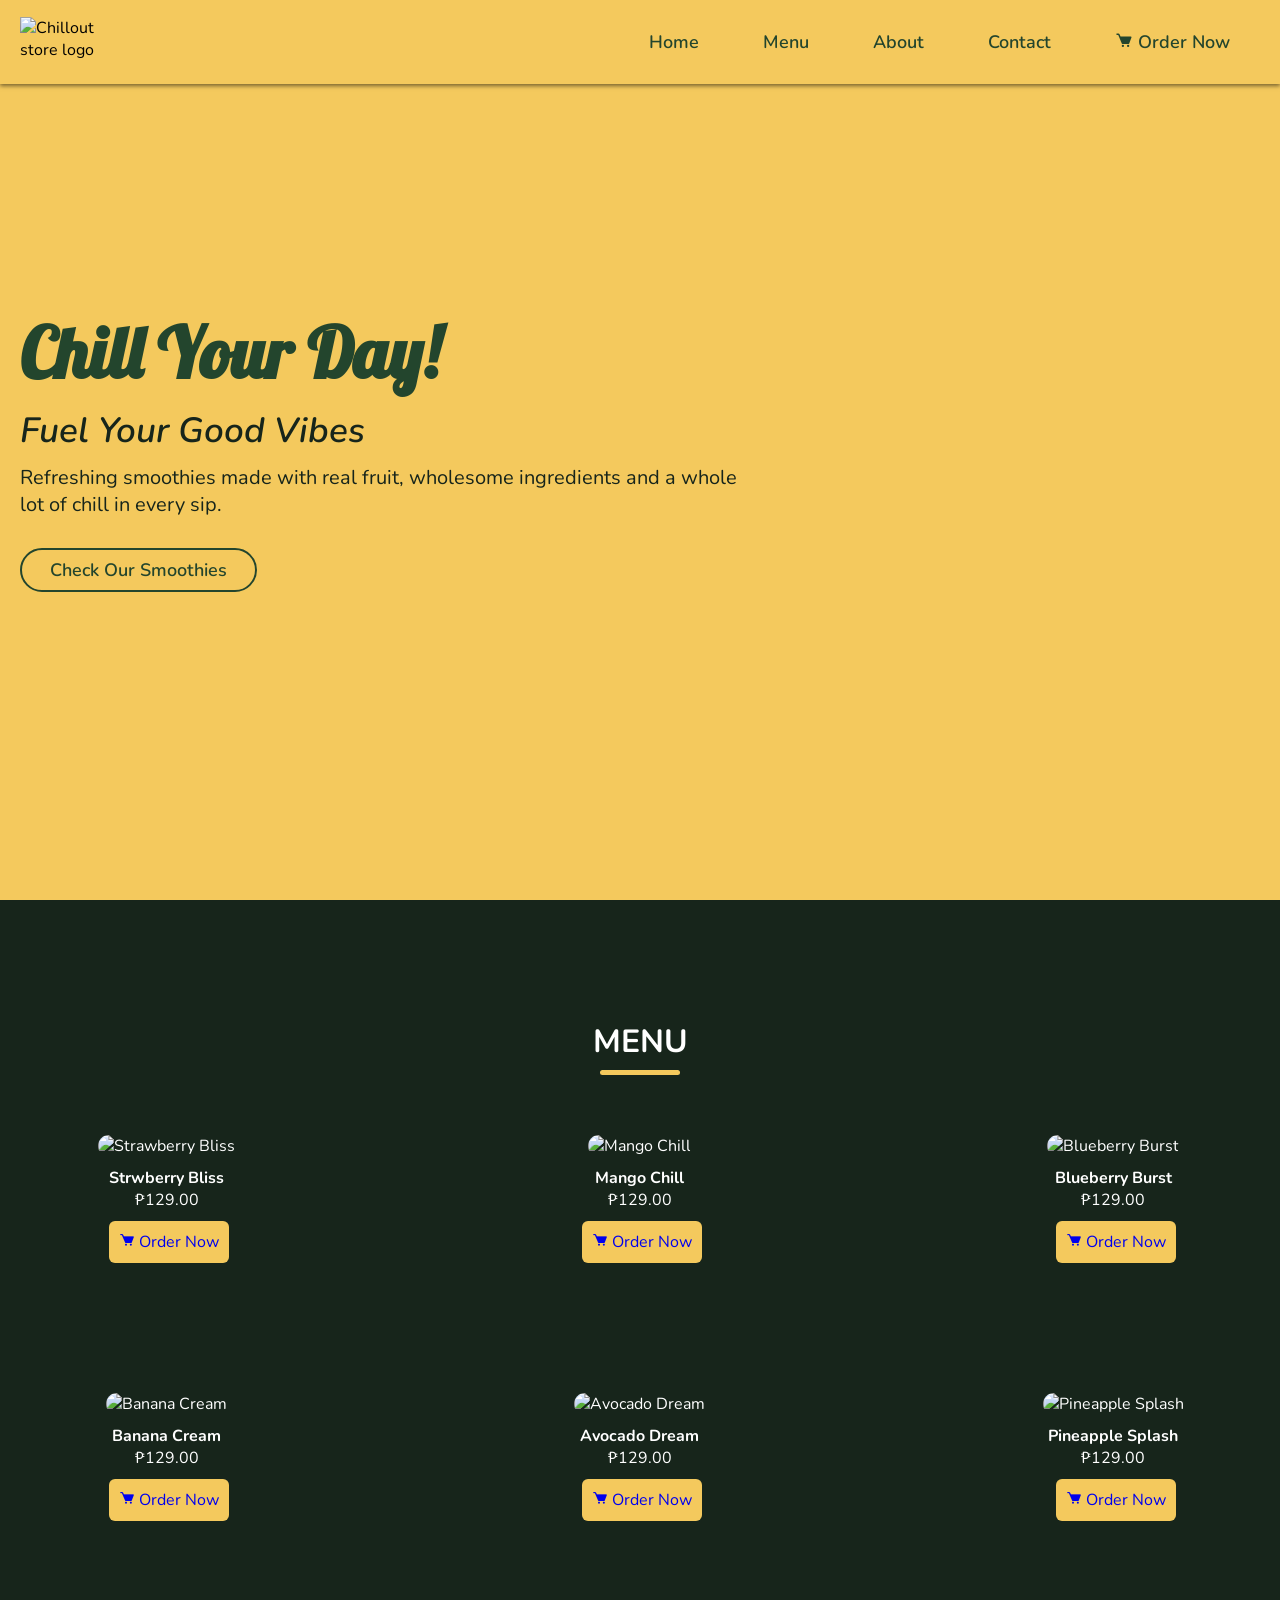
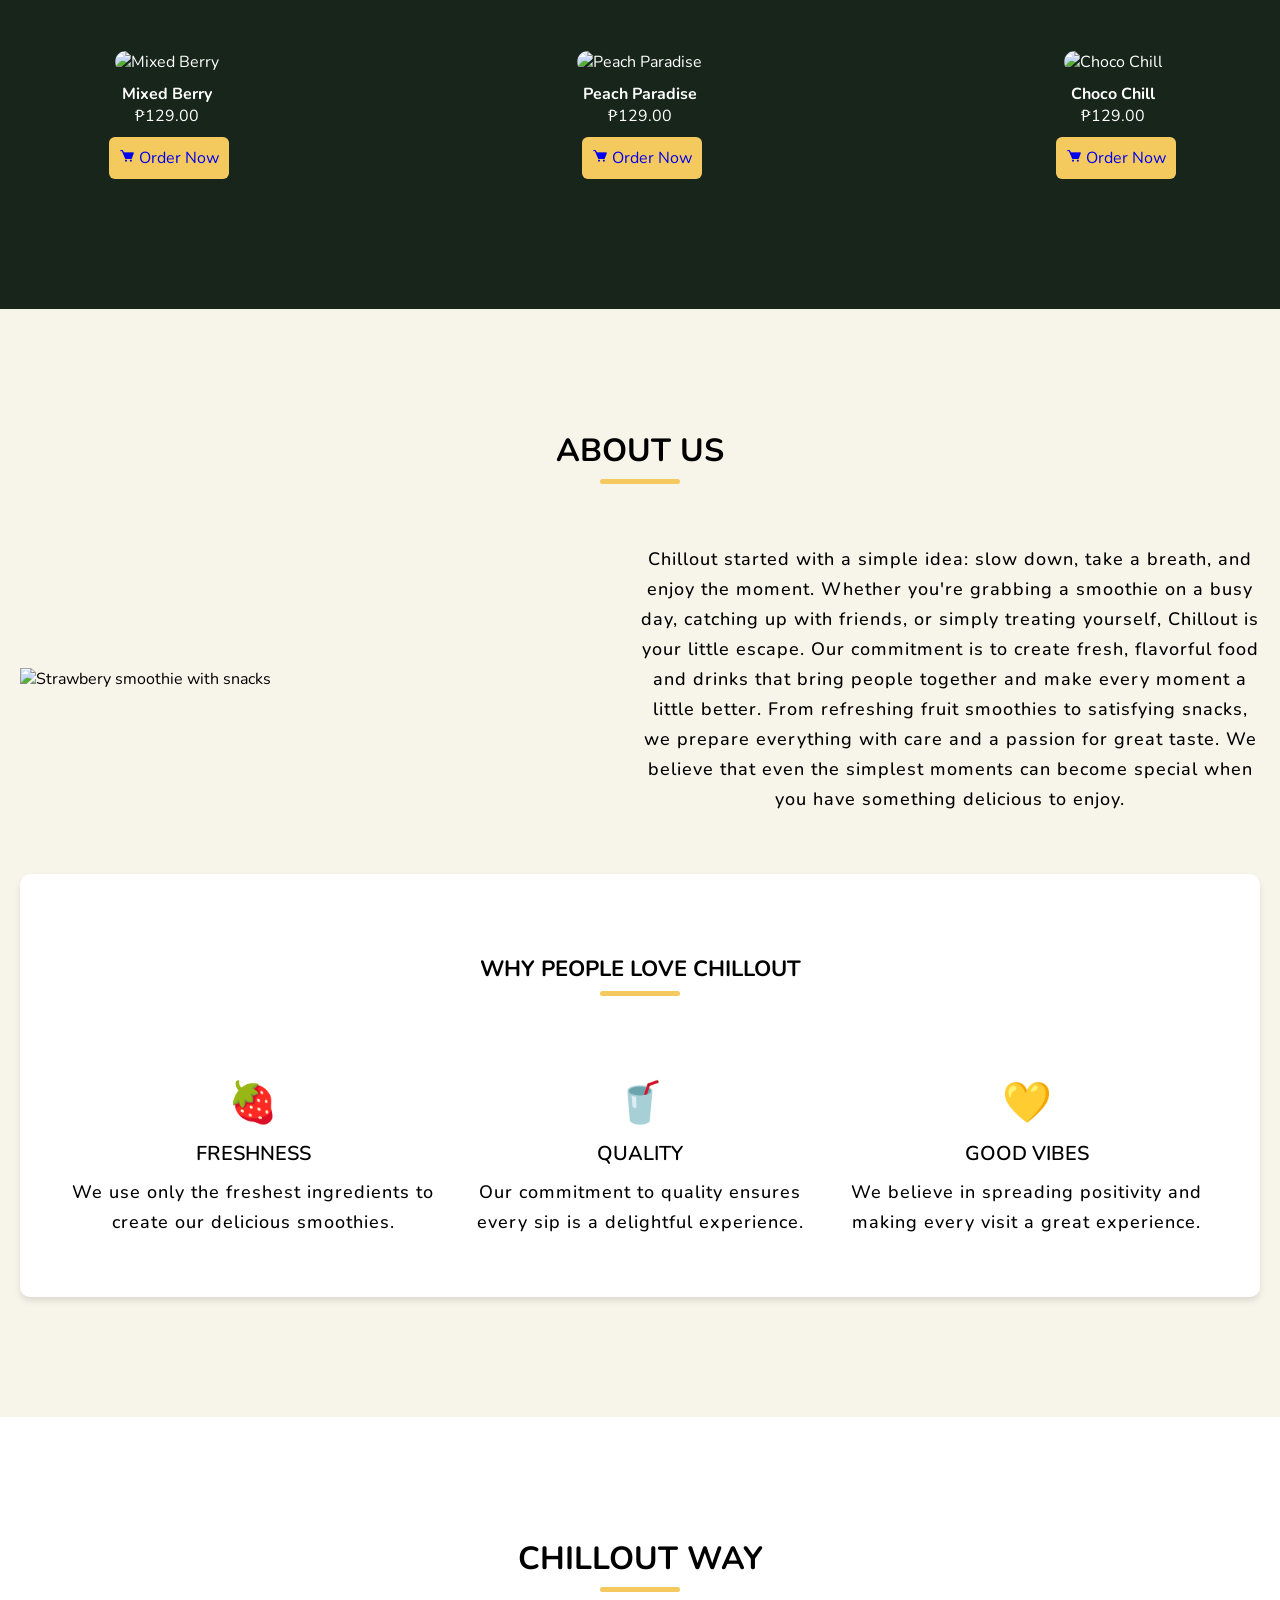
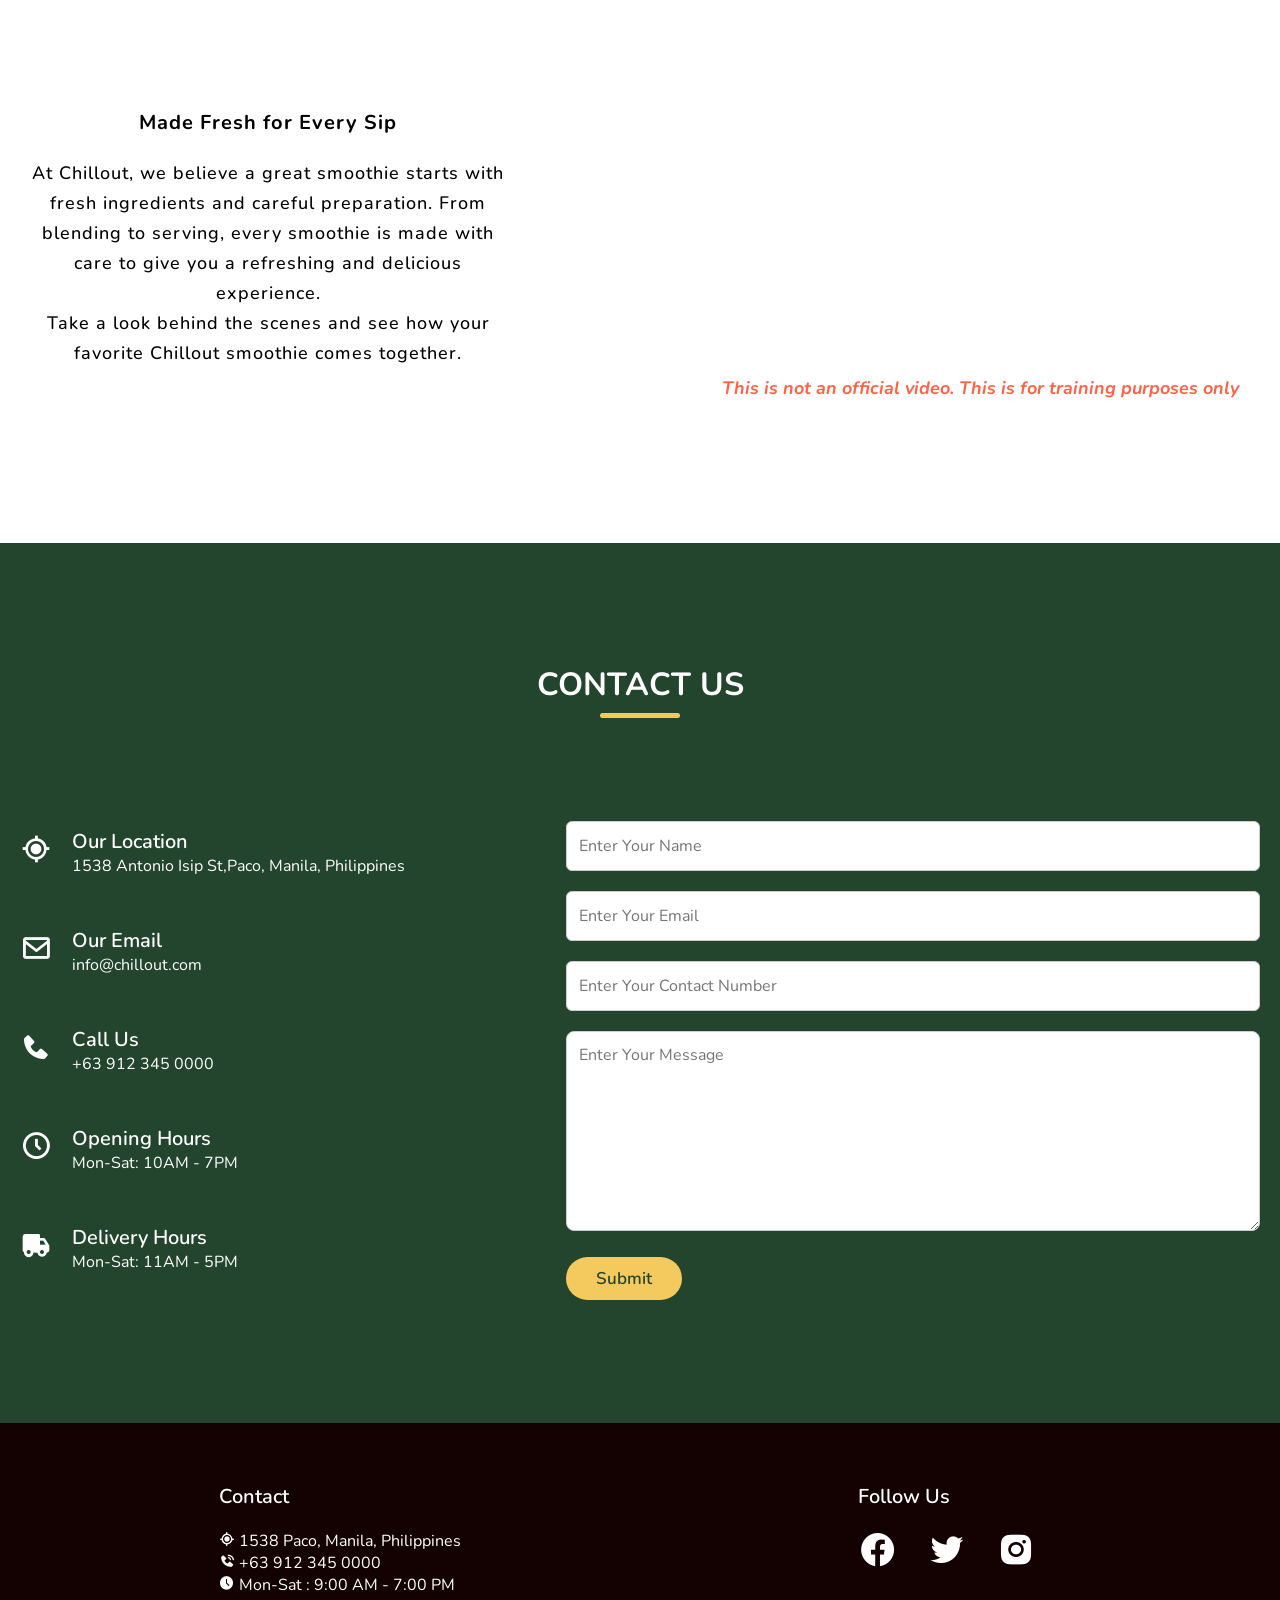
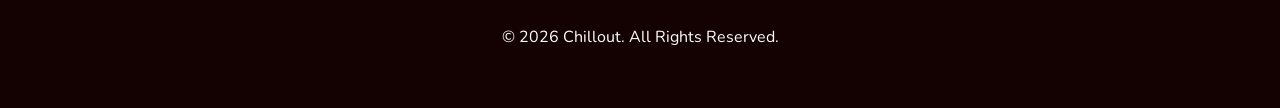
==== index.html @ 4f584bd9 "Add files via upload" ====
<!DOCTYPE html>
<html>
  <head>
    <meta charset="utf-8" />
    <meta name="viewport" content="width=device-width, initial-scale=1" />
    <link rel="stylesheet" href="styles.css" />
    <!-- Box Icon Link for Icons -->
    <link
      href="https://unpkg.com/boxicons@2.1.4/css/boxicons.min.css"
      rel="stylesheet"
    />
    <title>Chillout - Refreshing Smoothies</title>
  </head>
  <body>
    <!--Header and Navbar Section-->
    <header>
      <nav id="navbar" class="navbar">
        <img
          class="logo"
          src="images/chillout-logo.png"
          alt="Chillout store logo"
        />

        <button class="navbar-toggle" id="mobile-menu">
          <span class="bar"></span>
          <span class="bar"></span>
          <span class="bar"></span>
        </button>

        <ul id="menu-items" class="menu-items">
          <li><a href="#hero">Home</a></li>
          <li><a href="#menu">Menu</a></li>
          <li><a href="#about">About</a></li>
          <li><a href="#contact">Contact</a></li>
          <li><a href="order.html"_blank"><i class="bx bxs-cart"></i> Order Now</a></li>
        </ul>
      </nav>
    </header>

    <!--Hero Section-->
    <section id="hero" class="hero">
      <div class="section_container">
        <div class="hero_container">
          <div class="text_section">
            <h2 class="hero-text">
              <span class="hero-chill">Chill</span> Your Day!
            </h2>
            <p class="hero-subheader">Fuel Your Good Vibes</p>
            <p>
              Refreshing smoothies made with real fruit, wholesome ingredients
              and a whole lot of chill in every sip.
            </p>
            <div class="hero_section_button">
              <button class="button">
                <a href="#menu">Check Our Smoothies</a>
              </button>
            </div>
          </div>
        </div>
      </div>
    </section>

    <!-- Menu Section -->
    <section id="menu" class="menu">
      <div class="section_container">
        <h2 class="section_title">Menu</h2>
        <div class="menu_container">
          <div class="menu_card">
            <img src="images/stawberry-bliss.png" alt="Strawberry Bliss" />
            <h4>Strwberry Bliss</h4>
            <p>&#8369;129.00</p>
            <div class="quantity_control">
              <button id="cartBtn" class="cartBtn">
                <a href="order.html" target="_blank"
                  ><i class="bx bxs-cart"></i>  Order Now</a
                >
              </button>
            </div>
          </div>
          <div class="menu_card">
            <img src="images/mango-chill.png" alt="Mango Chill" />
            <h4>Mango Chill</h4>
            <p>&#8369;129.00</p>
            <div class="quantity_control">
              <button id="cartBtn" class="cartBtn">
                <a href="order.html" target="_blank"><i class="bx bxs-cart"></i>  Order Now</a></button>
              </button>
            </div>
          </div>
          <div class="menu_card">
            <img src="images/blueberry-burst.png" alt="Blueberry Burst" />
            <h4>Blueberry Burst</h4>
            <p>&#8369;129.00</p>
            <div class="quantity_control">
              <button id="cartBtn" class="cartBtn">
                <a href="order.html" target="_blank"><i class="bx bxs-cart"></i>  Order Now</a>
              </button>
            </div>
          </div>
          <div class="menu_card">
            <img src="images/banana-cream.png" alt="Banana Cream" />
            <h4>Banana Cream</h4>
            <p>&#8369;129.00</p>
            <div class="quantity_control">
              <button id="cartBtn" class="cartBtn">
                <a href="order.html" target="_blank"><i class="bx bxs-cart"></i>  Order Now</a>
              </button>
            </div>
          </div>
          <div class="menu_card">
            <img src="images/avocado-dream.png" alt="Avocado Dream" />
            <h4>Avocado Dream</h4>
            <p>&#8369;129.00</p>
            <div class="quantity_control">
              <button id="cartBtn" class="cartBtn">
                <a href="order.html" target="_blank"><i class="bx bxs-cart"></i>  Order Now</a>
              </button>
            </div>
          </div>
          <div class="menu_card">
            <img src="images/pineapple-splash.png" alt="Pineapple Splash" />
            <h4>Pineapple Splash</h4>
            <p>&#8369;129.00</p>
            <div class="quantity_control">
              <button id="cartBtn" class="cartBtn">
                <a href="order.html" target="_blank"><i class="bx bxs-cart"></i>  Order Now</a>
              </button>
            </div>
          </div>
          <div class="menu_card">
            <img src="images/mixed-berry.png" alt="Mixed Berry" />
            <h4>Mixed Berry</h4>
            <p>&#8369;129.00</p>
            <div class="quantity_control">
              <button id="cartBtn" class="cartBtn">
                <a href="order.html" target="_blank"><i class="bx bxs-cart"></i>  Order Now</a>
              </button>
            </div>
          </div>
          <div class="menu_card">
            <img src="images/peach-paradise.png" alt="Peach Paradise" />
            <h4>Peach Paradise</h4>
            <p>&#8369;129.00</p>
            <div class="quantity_control">
              <button id="cartBtn" class="cartBtn">
                <a href="order.html" target="_blank"><i class="bx bxs-cart"></i>  Order Now</a>
              </button>
            </div>
          </div>
          <div class="menu_card">
            <img src="images/choco-chill.png" alt="Choco Chill" />
            <h4>Choco Chill</h4>
            <p>&#8369;129.00</p>
            <div class="quantity_control">
              <button id="cartBtn" class="cartBtn">
                <a href="order.html" target="_blank"><i class="bx bxs-cart"></i>  Order Now</a>
              </button>
            </div>
          </div>
        </div>
      </div>
    </section>

    <!-- About Section -->
    <section id="about" class="about">
      <div class="section_container">
        <h2 class="section_title">About Us</h2>
        <div class="about_container">
          <div class="image_section">
            <img
              src="images/about-chillout.png"
              alt="Strawbery smoothie with snacks"
            />
          </div>
          <div class="text_section">
            <!-- <h3>OUR STORY</h3> -->
            <p>
              Chillout started with a simple idea: slow down, take a breath, and
              enjoy the moment. Whether you're grabbing a smoothie on a busy
              day, catching up with friends, or simply treating yourself,
              Chillout is your little escape. Our commitment is to create fresh,
              flavorful food and drinks that bring people together and make
              every moment a little better. From refreshing fruit smoothies to
              satisfying snacks, we prepare everything with care and a passion
              for great taste. We believe that even the simplest moments can
              become special when you have something delicious to enjoy.
            </p>
          </div>
        </div>
        <div class="about_bottom">
          <h3>WHY PEOPLE LOVE CHILLOUT</h3>
          <div class="about_card_container">
            <div class="about_bottom_card">
              <div class="feature-icon">🍓</div>
              <h4>FRESHNESS</h4>
              <p>
                We use only the freshest ingredients to create our delicious
                smoothies.
              </p>
            </div>
            <div class="about_bottom_card">
              <div class="feature-icon">🥤</div>
              <h4>QUALITY</h4>
              <p>
                Our commitment to quality ensures every sip is a delightful
                experience.
              </p>
            </div>
            <div class="about_bottom_card">
              <div class="feature-icon">💛</div>
              <h4>GOOD VIBES</h4>
              <p>
                We believe in spreading positivity and making every visit a
                great experience.
              </p>
            </div>
          </div>
        </div>
      </div>
    </section>

    <!--Our Smoothie Preparation-->

    <section id="chillout_way" class="chillout_way">
      <div class="section_container">
        <h2 class="section_title">Chillout Way</h2>
        <div class="chillout_way_container">
          <div class="chillout_way_text">
            <h4>Made Fresh for Every Sip</h4>
            <p>
              At Chillout, we believe a great smoothie starts with fresh
              ingredients and careful preparation. From blending to serving,
              every smoothie is made with care to give you a refreshing and
              delicious experience.
            </p>

            <p>
              Take a look behind the scenes and see how your favorite Chillout
              smoothie comes together.
            </p>
          </div>
          <div class="chillout_way_video">
            <iframe
              width="560"
              height="315"
              src="https://www.youtube.com/embed/9QBVaQdCrZA?si=ZRt4VwB9XNDJXm79"
              title="YouTube video player"
              frameborder="0"
              allow="
                accelerometer;
                autoplay;
                clipboard-write;
                encrypted-media;
                gyroscope;
                picture-in-picture;
                web-share;
              "
              referrerpolicy="strict-origin-when-cross-origin"
              allowfullscreen
            ></iframe>
            <h4>
              This is not an official video. This is for training purposes only
            </h4>
          </div>
        </div>
      </div>
    </section>

    <!--Contact Section-->
    <section id="contact" class="contact">
      <div class="section_container">
        <h2 class="section_title">Contact Us</h2>
        <div class="contact_container">
          <div class="contact_text">
            <div class="contact_items">
              <i class="bx bx-current-location"></i>
              <div class="contact_details">
                <h4>Our Location</h4>
                <p>1538 Antonio Isip St,Paco, Manila, Philippines</p>
              </div>
            </div>
            <div class="contact_items">
              <i class="bx bx-envelope"></i>
              <div class="contact_details">
                <h4>Our Email</h4>
                <p>info@chillout.com</p>
              </div>
            </div>
            <div class="contact_items">
              <i class="bx bxs-phone"></i>
              <div class="contact_details">
                <h4>Call Us</h4>
                <p>+63 912 345 0000</p>
              </div>
            </div>
            <div class="contact_items">
              <i class="bx bx-time-five"></i>
              <div class="contact_details">
                <h4>Opening Hours</h4>
                <p>Mon-Sat: 10AM - 7PM</p>
              </div>
            </div>
            <div class="contact_items">
              <i class="bx bxs-truck"></i>
              <div class="contact_details">
                <h4>Delivery Hours</h4>
                <p>Mon-Sat: 11AM - 5PM</p>
              </div>
            </div>
          </div>

          <!--Right side of contact section-->
       
          <div class="contact_form">
            <span id="statusMessage"></span>
            
              <div class="field">
                <!--Display form details status-->
                <span id="userNameError" class="error"> </span>
                <input
                  type="text"
                  id="userNameInput"
                  placeholder="Enter Your Name"
                  required
                />
              </div>
              <div class="field">
                <span id="emailError" class="error"></span>
                <input
                  type="email"
                  id="emailInput"
                  placeholder="Enter Your Email"
                  required
                />
              </div>
              <div class="field">
                <span id="numberError" class="error"></span>
                <input
                  type="text"
                  id="numberInput"
                  placeholder="Enter Your Contact Number"
                  required
                />
              </div>
              <div class="field">
                <!-- <label for="textareaLbl">Message</label> -->
                <span id="textareaError" class="error"></span>
                <textarea
                  name="textarea"
                  id="textareaInput"
                  placeholder="Enter Your Message"
                  required
                ></textarea>
              </div>
              <button class="button" id="submitBtn">Submit</button>
           
          </div>
        </div>
      </div>
    </section>

    <!--Footer Section-->
    <footer>
      <div class="section_container">
        <div class="footer_section">
          <div class="contact_us">
            <h4>Contact</h4>
            <ul>
              <li>
                <i class="bx bx-current-location"></i>
                <span>1538 Paco, Manila, Philippines</span>
              </li>
              <li>
                <i class="bx bxs-phone-call"></i> <span>+63 912 345 0000</span>
              </li>
              <li>
                <i class="bx bxs-time-five"></i>
                <span>Mon-Sat : 9:00 AM - 7:00 PM</span>
              </li>
            </ul>
          </div>

          <div class="follow_us">
            <h4>Follow Us</h4>
            <a href="https://facebook.com" target="_blank"
              ><i class="bx bxl-facebook-circle"></i
            ></a>
            <a href="https://twitter.com" target="_blank"
              ><i class="bx bxl-twitter"></i
            ></a>
            <a href="https://instagram.com" target="_blank"
              ><i class="bx bxl-instagram-alt"></i
            ></a>
          </div>
        </div>
      </div>
      <div class="copyright">
        <p>&copy; 2026 Chillout. All Rights Reserved.</p>
      </div>
    </footer>

    <!-- Javascript file link -->
    <script src="js/script.js"></script>
  </body>
</html>
---- styles.css ----
@import url('https://fonts.googleapis.com/css2?family=Lobster+Two:ital,wght@0,400;0,700;1,400;1,700&family=Nunito+Sans:ital,opsz,wght@0,6..12,200..1000;1,6..12,200..1000&family=Nunito:ital,wght@0,200..1000;1,200..1000&family=Satisfy&display=swap');
@import url('https://fonts.googleapis.com/css2?family=Lobster&display=swap');

* {
    margin: 0;
    padding: 0;
    box-sizing: border-box;
    font-family: 'Nunito', sans-serif;
}


/* Defining Custome Variables */
:root {
    /* Colors */
    --primary-color: #23452D;
    --secondary-color: #F4C95D;
    --dark-color: #17251B;
    --white-color: #FFFFFF;
    --light-gray-color: #F7F4EA;
    --secondary-hover: #E5AE32;
    /* Site Max-Width */
    --site-max-width: 1300px;
}

html {
    scroll-behavior: smooth;
}

body {
    background-color: var(--white-color);
}

a {
    text-decoration: none;
}

ul {
    list-style: none;
}

.section_container {
    margin: 0 auto;
    max-width: var(--site-max-width);
}

.section_title {
    text-align: center;
    padding: 60px 0 60px;
    font-size: 32px;
    text-transform: uppercase;
}

.section_title::after {
    content: '';
    width: 80px;
    background: var(--secondary-color);
    height: 5px;
    display: block;
    margin: 7px auto 0;
    border-radius: 8px;
}

h3 {
    text-align: center;
    padding: 40px 0 40px;
    font-size: 22px;
    text-transform: uppercase;
}

h3::after {
    content: '';
    width: 80px;
    background: var(--secondary-color);
    height: 5px;
    display: block;
    margin: 7px auto 0;
    border-radius: 8px;
}


/*Header and Navbar Section Style*/

header {
    position: fixed;
    top: 0;
    width: 100%;
    z-index: 1;
    background-color: var(--secondary-color);
    padding: 0 20px;
    box-shadow: 0 2px 4px rgba(0, 0, 0, 0.5);

}

nav {
    display: flex;
    align-items: center;
    justify-content: space-between;
    margin: 0 auto;
    max-width: var(--site-max-width);
}

nav .logo {
    margin-top: auto;
    margin-bottom: auto;
    width: 110px;
    height: 50px;
}

nav ul li {
    display: inline-block;
    padding: 20px 5px;
}

nav ul li a {
    display: block;
    padding: 10px 25px;
    font-size: 18px;
    font-weight: 600;
    color: var(--primary-color);
    position: relative;
    border-radius: 30px;
    transition: all 0.2s ease;
}

nav ul li a:hover {
    color: var(--primary-color);
    background-color: var(--secondary-hover);
}

.navbar-toggle {
    display: none;
    background: transparent;
    padding: 10px;
    border: none;
    cursor: pointer;
}

.bar {
    display: block;
    width: 25px;
    height: 3px;
    margin: 5px auto;
    background-color: var(--primary-color);
    transition: all 0.3s ease-in-out;
}


/*Hero Section Style*/

.hero {
    background: url(images/chillout-bg.png);
    background-position: center;
    background-repeat: no-repeat;
    background-size: cover;
    background-color: var(--secondary-color);
    min-height: 100dvh;
    display: flex;
    align-items: center;
    justify-content: center;
    padding: 0 20px;
}

.hero .section_container {
    max-width: var(--site-max-width);
    width: 100%;
    margin: 0 auto;
}

.hero_container .text_section h2 {
    font-family: 'Lobster', cursive;
    font-size: 70px;
    font-weight: 800;
    color: var(--primary-color);
}

.hero_container .text_section h2 span {
    font-family: 'Lobster', cursive;
    font-size: 70px;
    color: var(--primary-color);
}

.hero_container .text_section .hero-subheader {
    font-size: 35px;
    font-weight: 600;
    font-style: italic;
    color: var(--dark-color);
    margin-top: 10px;
    margin-bottom: 0px;
}

.hero_container .text_section p {
    font-size: 20px;
    font-weight: 400;
    color: var(--dark-color);
    margin: 10px 0 30px;
    max-width: 60%;
}

.hero_container .hero_section_button {
    display: flex;
    gap: 24px;
}

.hero_container .hero_section_button a {
    text-decoration: none;
    color: inherit;
}

.hero_container .hero_section_button .button {
    padding: 8px 28px;
    border: 2px solid transparent;
    outline: none;
    cursor: pointer;
    border-radius: 50px;
    background: var(--secondary-color);
    color: var(--primary-color);
    font-size: 18px;
    font-weight: 600;
    transition: all 0.4s ease;
}

.hero_container .hero_section_button .button:last-child {
    color: var(--primary-color);
    border-color: var(--primary-color);
    background: none;
}

.hero_container .hero_section_button .button:first-child:hover {
    color: var(--dark-color);
    background: transparent;
    border-color: var(--dark-color)
}

.hero_container .hero_section_button .button:last-child:hover {
    color: var(--primary-color);
    background: var(--secondary-color);
    border-color: var(--secondary-color);
}

/*Menu Section Style*/

.menu {
    background: var(--dark-color);
    color: var(--white-color);
    padding: 60px 20px 120px;
}

.menu_container {
    display: flex;
    justify-content: space-between;
    gap: 120px;
    align-items: center;
    flex-wrap: wrap;
}

.menu_container .menu_card {

    border-radius: 12px;
    text-align: center;

}

.menu .menu_container img {
    width: 100%;
    border-radius: 12px;

}

.menu_container .menu_card:hover {
    border: 2px solid var(--secondary-color);
}

.menu_container .menu_card h4 {
    margin-top: 10px;
}

.menu_container .menu_card .quantity_control {
    padding: 10px 0;
}


.quantity_control .cartBtn {
    background-color: var(--secondary-color);
    color: var(--primary-color);
    border: none;
    padding: 10px 10px;
    border-radius: 6px;
    cursor: pointer;
    margin-left: 5px;
    font-size: 16px;
    transition: background-color 0.3s ease;
}

.quantity_control .cartBtn:hover {
    background-color: var(--secondary-hover);
    border: 1px solid var(--light-gray-color);
}

.menu_container .menu_card {
    width: calc(100% / 3 - 120px);
    overflow: hidden;
}

/*About Section Style*/
.about {
    padding: 60px 20px 120px;
    background: var(--light-gray-color);
}

.about_container {
    display: flex;
    justify-content: space-between;
    gap: 20px;
    align-items: center;
}

.about_container .image_section {
    max-width: 45%;
}

.about_container .image_section img {
    width: 100%;
}

.about_container .text_section {
    max-width: 50%;
}

.about_container .text_section h3 {
    margin: 20px auto;
}

.about_container .text_section p {
    font-size: 18px;
    font-weight: 500;
    letter-spacing: 1px;
    line-height: 30px;
    text-align: center;
}

.about_bottom {
    margin-top: 60px;
    background: var(--white-color);
    padding: 40px 20px;
    border-radius: 10px;
    box-shadow: 0px 4px 6px rgba(0, 0, 0, 0.1);
}

.about_bottom .feature-icon {
    font-size: 40px;
    margin-bottom: 10px;
}

.about_bottom .about_card_container {
    display: flex;
    margin: 20px 20px 0;
    padding: 20px 0;
    justify-content: space-between;
    align-items: stretch;
    text-align: center;
}

.about_bottom .about_card_container .about_bottom_card {
    flex: 1;

    margin: 0 10px;

}

.about_bottom .about_card_container h4 {
    font-size: 20px;
    font-weight: 600;
    margin-bottom: 10px;
}

.about_bottom .about_card_container p {
    font-size: 18px;
    font-weight: 500;
    letter-spacing: 1px;
    line-height: 30px;
}

/*Chillout Way Section Style*/

.chillout_way {
    padding: 60px 20px 120px;
}

.chillout_way_container {
    display: flex;
    justify-content: space-between;
    gap: 10px;
    align-items: center;
}

.chillout_way_container .chillout_way_text {
    max-width: 40%;
}


.chillout_way_container .chillout_way_text h4 {
    font-size: 20px;
    font-weight: 700;
    letter-spacing: 1px;
    line-height: 30px;
    text-align: center;
    margin-bottom: 20px;
}

.chillout_way_container .chillout_way_text p {
    font-size: 18px;
    font-weight: 500;
    letter-spacing: 1px;
    line-height: 30px;
    text-align: center;
}

.chillout_way_container .chillout_way_video {
    max-width: 60%;
}

.chillout_way_container .chillout_way_video h4 {
    font-size: 18px;
    font-weight: 700;
    line-height: 30px;
    text-align: center;
    margin-bottom: 20px;
    color: tomato;
    font-style: italic;
}

/*Contact Section Style*/

.contact {
    background: var(--primary-color);
    color: var(--white-color);
    padding: 60px 20px 100px;
}

.contact_container {
    display: flex;
    gap: 50px;
    align-items: center;
    justify-content: space-between;
}

.contact_container .contact_text {
    max-width: 40%;
    width: 100%;
}

.contact_text .contact_items {
    display: flex;
    gap: 20px;
    margin: 50px 0;
}

.contact_text .contact_items h4 {
    font-size: 20px;
    font-weight: 600;
}

.contact_text .contact_items i {
    font-size: 32px;
    margin-top: 5px;
}

.contact_container .contact_form {
    max-width: 60%;
    width: 100%;
}

.contact_container .contact_form .field {
    margin: 20px 0;
}

.contact_container .contact_form .field label {
    display: block;
    font-size: 17px;
    font-weight: 500;
    margin-bottom: 8px;
}

.contact_container .contact_form .field input {
    width: 100%;
    height: 50px;
    padding: 0 12px;
    font-size: 16px;
    border-radius: 6px;
    border: 1px solid #ccc;
}

.contact_container .contact_form textarea {
    width: 100%;
    height: 200px;
    padding: 12px;
    font-size: 16px;
    border-radius: 8px;
    border: 1px solid #ccc;
    resize: vertical;
}

.contact_container .contact_form .button {
    padding: 8px 28px;
    border: 2px solid transparent;
    outline: none;
    cursor: pointer;
    border-radius: 50px;
    background: var(--secondary-color);
    color: var(--primary-color);
    font-size: 17px;
    font-weight: 600;
    transition: all 0.4s ease;
}

.contact_container .contact_form .button:hover {
    color: var(--secondary-hover);
    background: transparent;
    border-color: var(--secondary-hover)
}

#statusMessage {
    color: var(--secondary-color);
    font-size: 18px;
    margin-bottom: 15px;
}

.contact_container .contact_form .error {
    color: red;
    font-size: 14px;
    margin-left: 10px;
    display: block;
}

/*Footer Section Style*/

footer {
    background: #140101;
    color: var(--white-color);
    padding: 60px 20px;
}

.footer_section {
    display: flex;
    justify-content: space-around;
}

.footer_section h4 {
    font-size: 20px;
    font-weight: 600;
    margin-bottom: 20px;
}

.footer_section .footer_logo {
    width: 110px;
    height: 50px;
}

.footer_section .follow_us i {
    color: white;
    font-size: 40px;
    margin-right: 25px;
    cursor: pointer;
    transition: all 0.3s ease;
}

.footer_section .follow_us i:hover {
    color: var(--secondary-color);
    transform: scale(1.05);
}

.copyright {
    display: flex;
    justify-content: center;
    align-items: center;
    margin-top: 30px;
}


/*Responsive Media Queries*/

@media screen and (max-width: 1024px) {

    nav {
        padding: 15px 20px;
    }

    label .menu_btn {
        display: block;
    }

    nav ul {
        display: none;
        flex-direction: column;
        text-align: center;
        position: absolute;
        height: 100vh;
        width: 250px;
        top: 0;
        right: 0;
        padding: 5rem 0;
        background-color: var(--secondary-color);
        box-shadow: 0 10px 10px rgba(0, 0, 0, 0.5);
        backdrop-filter: blur(10px);
        transition: all 0.15s ease;
    }

    .navbar .menu-items.active {
        display: flex;
    }

    .navbar-toggle {
        display: block;
        z-index: 999;
    }

    .navbar-toggle.active .bar:nth-child(2) {
        opacity: 0;
    }

    .navbar-toggle.active .bar:nth-child(1) {
        transform: translateY(8px) rotate(45deg);
    }

    .navbar-toggle.active .bar:nth-child(3) {
        transform: translateY(-8px) rotate(-45deg);
    }


    .hero_container .text_section {
        max-width: 100%;
        text-align: center;
        display: flex;
        flex-direction: column;
        align-items: center;
    }

    .hero_container .text_section p {
        max-width: 100%;
    }

    .menu .menu_container {
        gap: 50px;
    }

    .menu_container .menu_card {
        width: calc(100% / 2 - 50px);
    }

    .about_container {
        flex-direction: column;
        align-items: center;
    }

    .about_container .text_section {
        max-width: 100%;
    }

    .chillout_way_container {
        flex-direction: column;
        align-items: center;
    }

    .chillout_way_container .chillout_way_text {
        max-width: 100%;
        margin-bottom: 20px;
    }

    .chillout_way_container .chillout_way_video {
        display: flex;
        flex-direction: column;
        align-items: center;
        text-align: center;
        max-width: 100%;
        height: auto;
    }

    .chillout_way_container .chillout_way_video iframe {
        margin-bottom: 20px;
    }

    .contact_container {
        flex-direction: column-reverse;
    }

    .contact_container .contact_text {
        align-items: flex-start;
        max-width: 100%;
    }

    .contact_container .contact_text .contact_items {
        margin: 25px 0;
    }

    .contact_container .contact_form {
        max-width: 100%;
    }

    .footer_section {
        flex-direction: column;
        gap: 24px;
    }

    .copyright {
        justify-content: flex-start;
        align-items: flex-start;
    }


}

@media screen and (max-width: 576px) {
    .section_title {
        padding: 50px 0;
    }

    nav .logo a img,
    .footer_section .footer_logo a img {
        max-width: 45px;
    }

    nav .nav_logo h2 {
        font-size: 30px;
    }

    .hero_container .text_section h2 {
        font-size: 50px;
    }

    .hero_container .text_section h2 span {
        font-size: 50px;
    }

    .hero_container .text_section .hero-subheader {
        font-size: 30px;
    }

    .hero_container .text_section p {
        margin-top: 10px;
        font-size: 17px;
    }

    .menu_container {
        display: flex;
        flex-direction: column;
    }

    .menu_container .menu_card {
        max-width: 300px;
        width: 100%;
        height: auto;
        text-align: center;
    }

    .about_container .image_section {
        max-width: 80%;
        height: auto;
    }

    .about_bottom .about_card_container {
        display: flex;
        flex-direction: column;
    }

    .about_bottom .about_card_container p {
        margin-bottom: 10px
    }

    .chillout_way_container .chillout_way_video {
        width: 100%;

    }

}
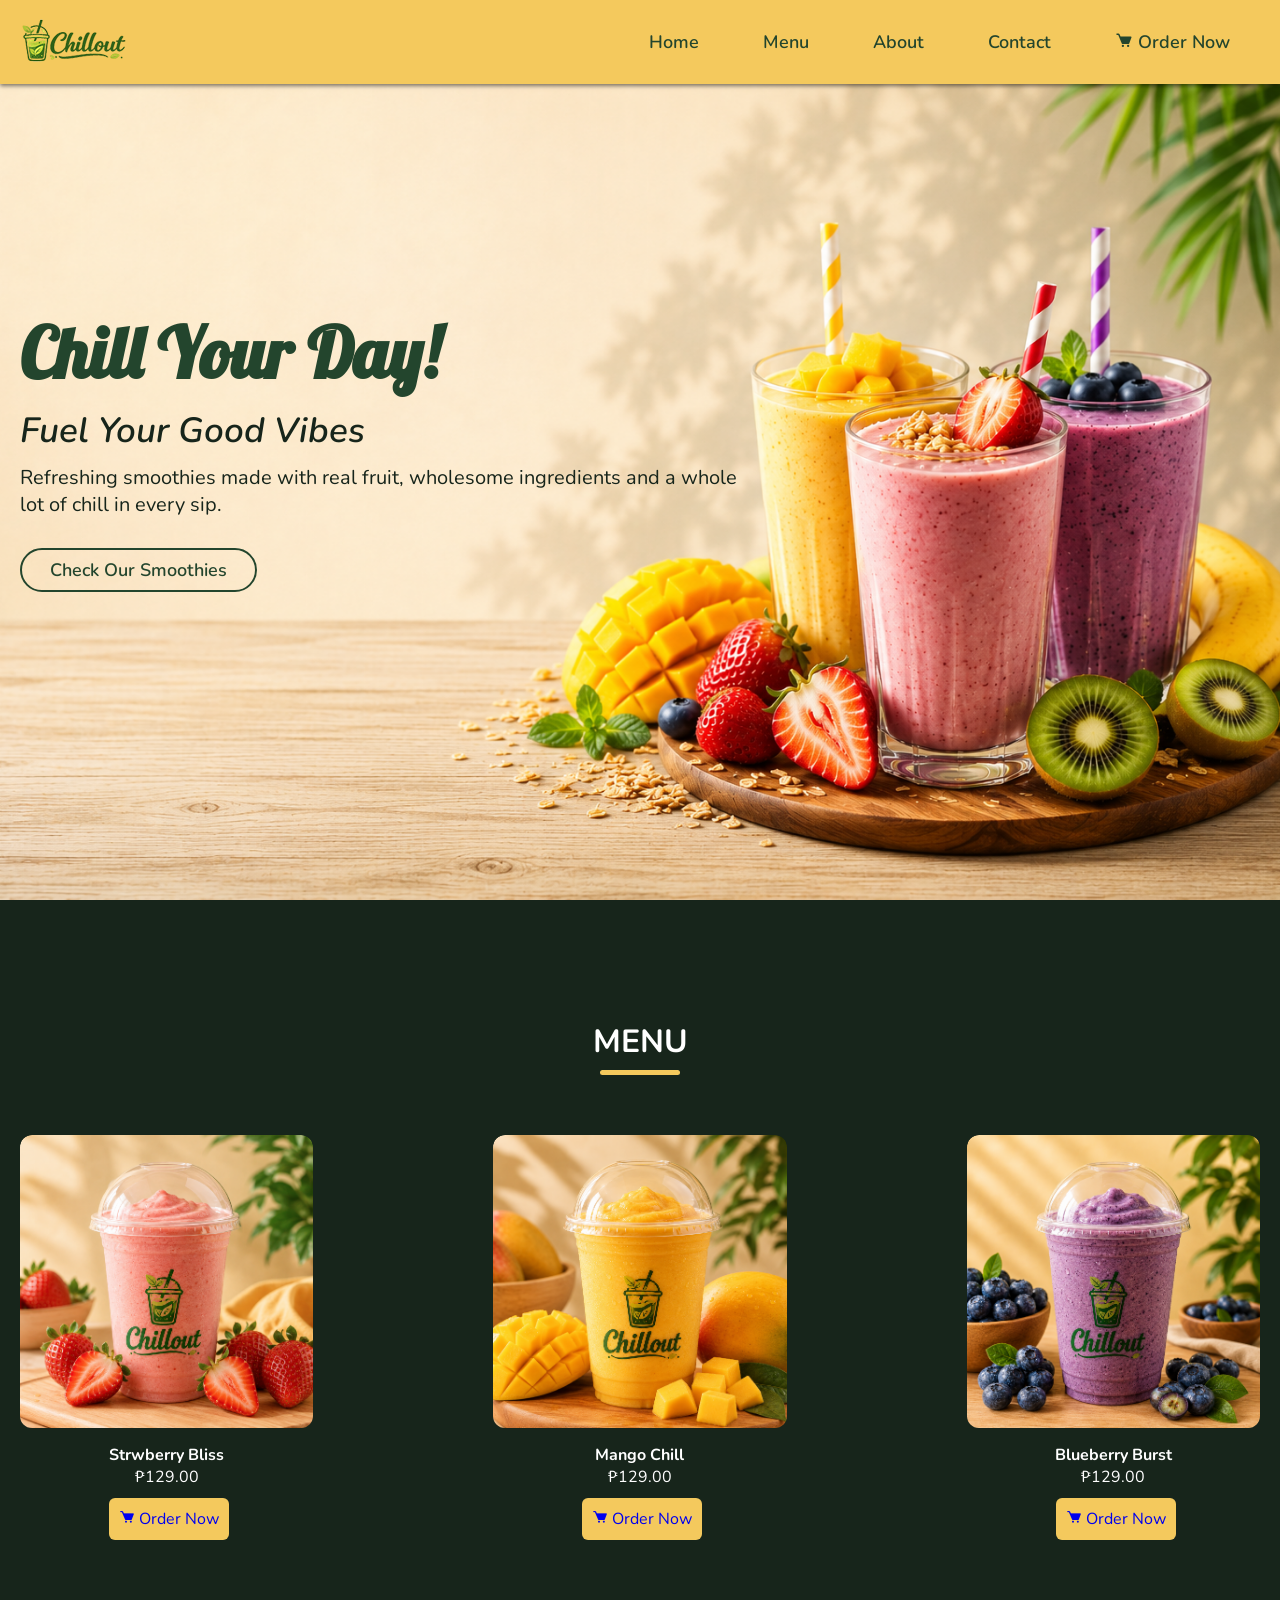
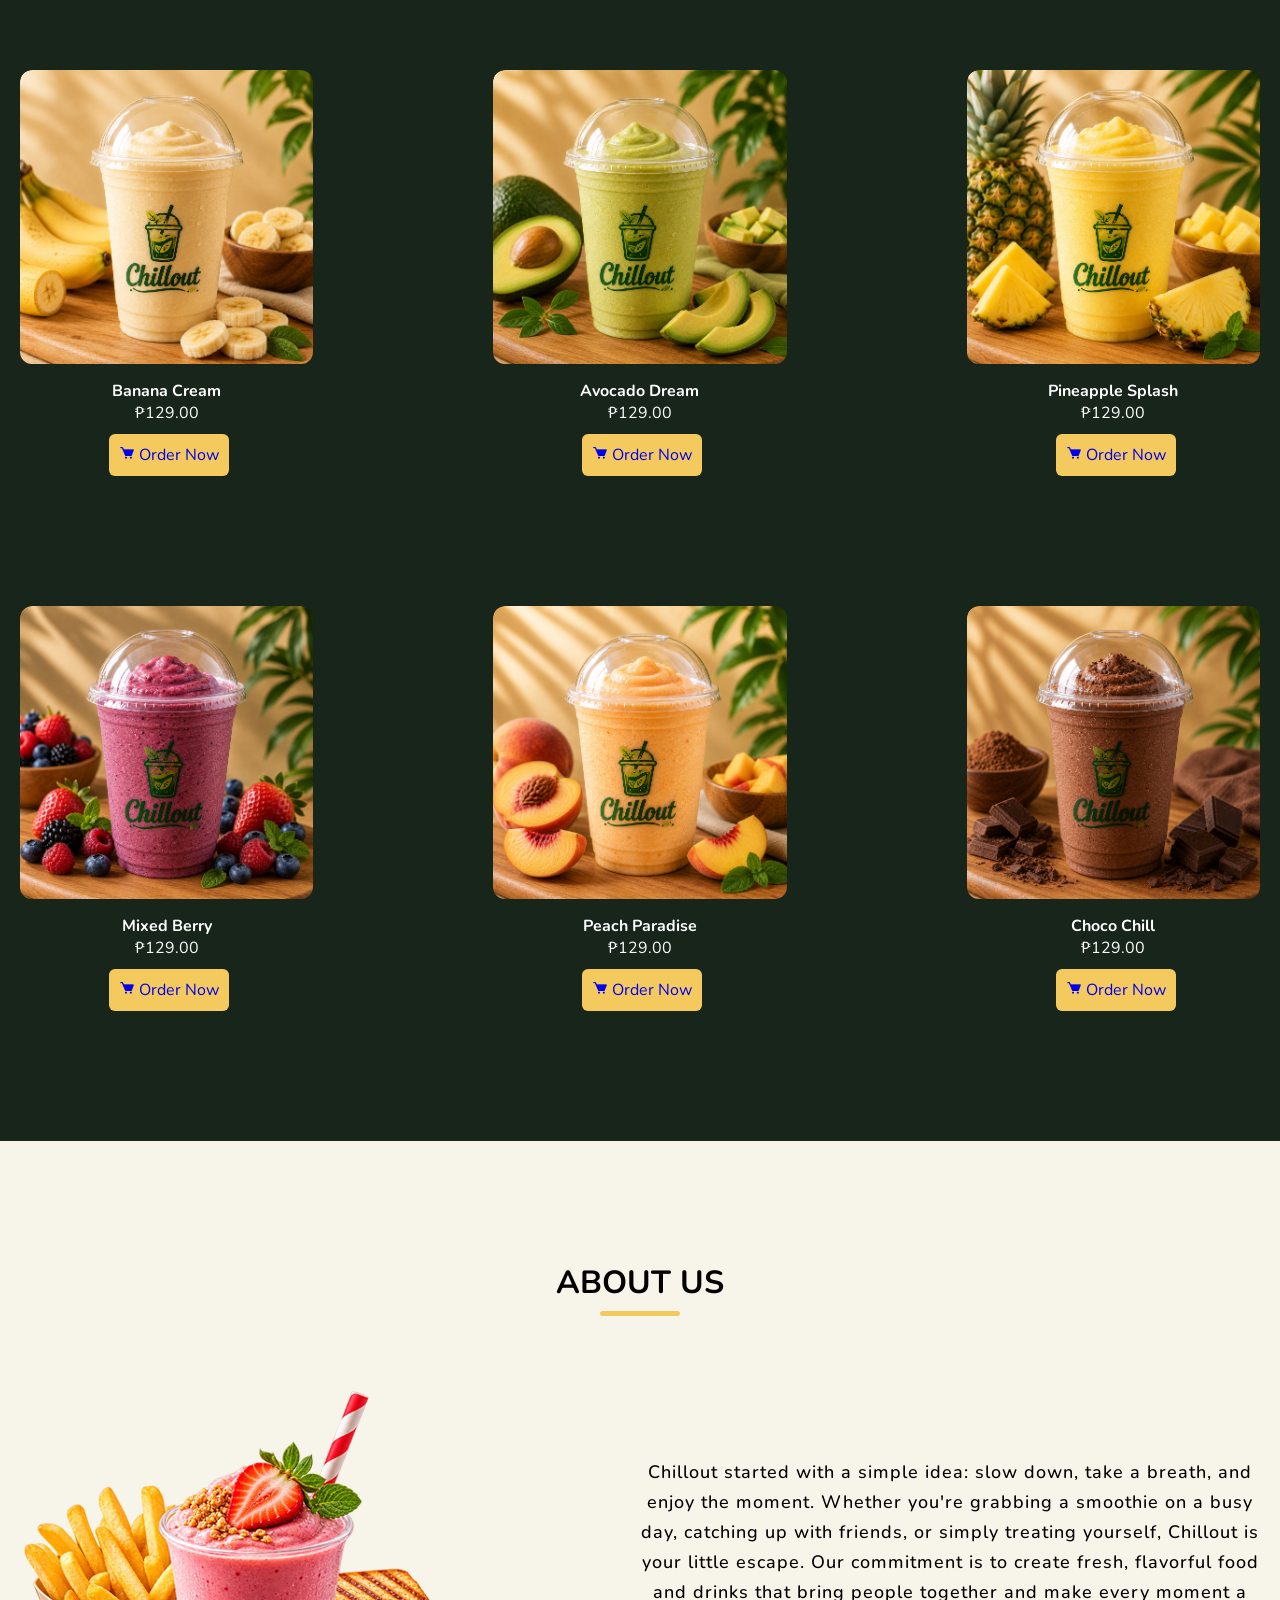
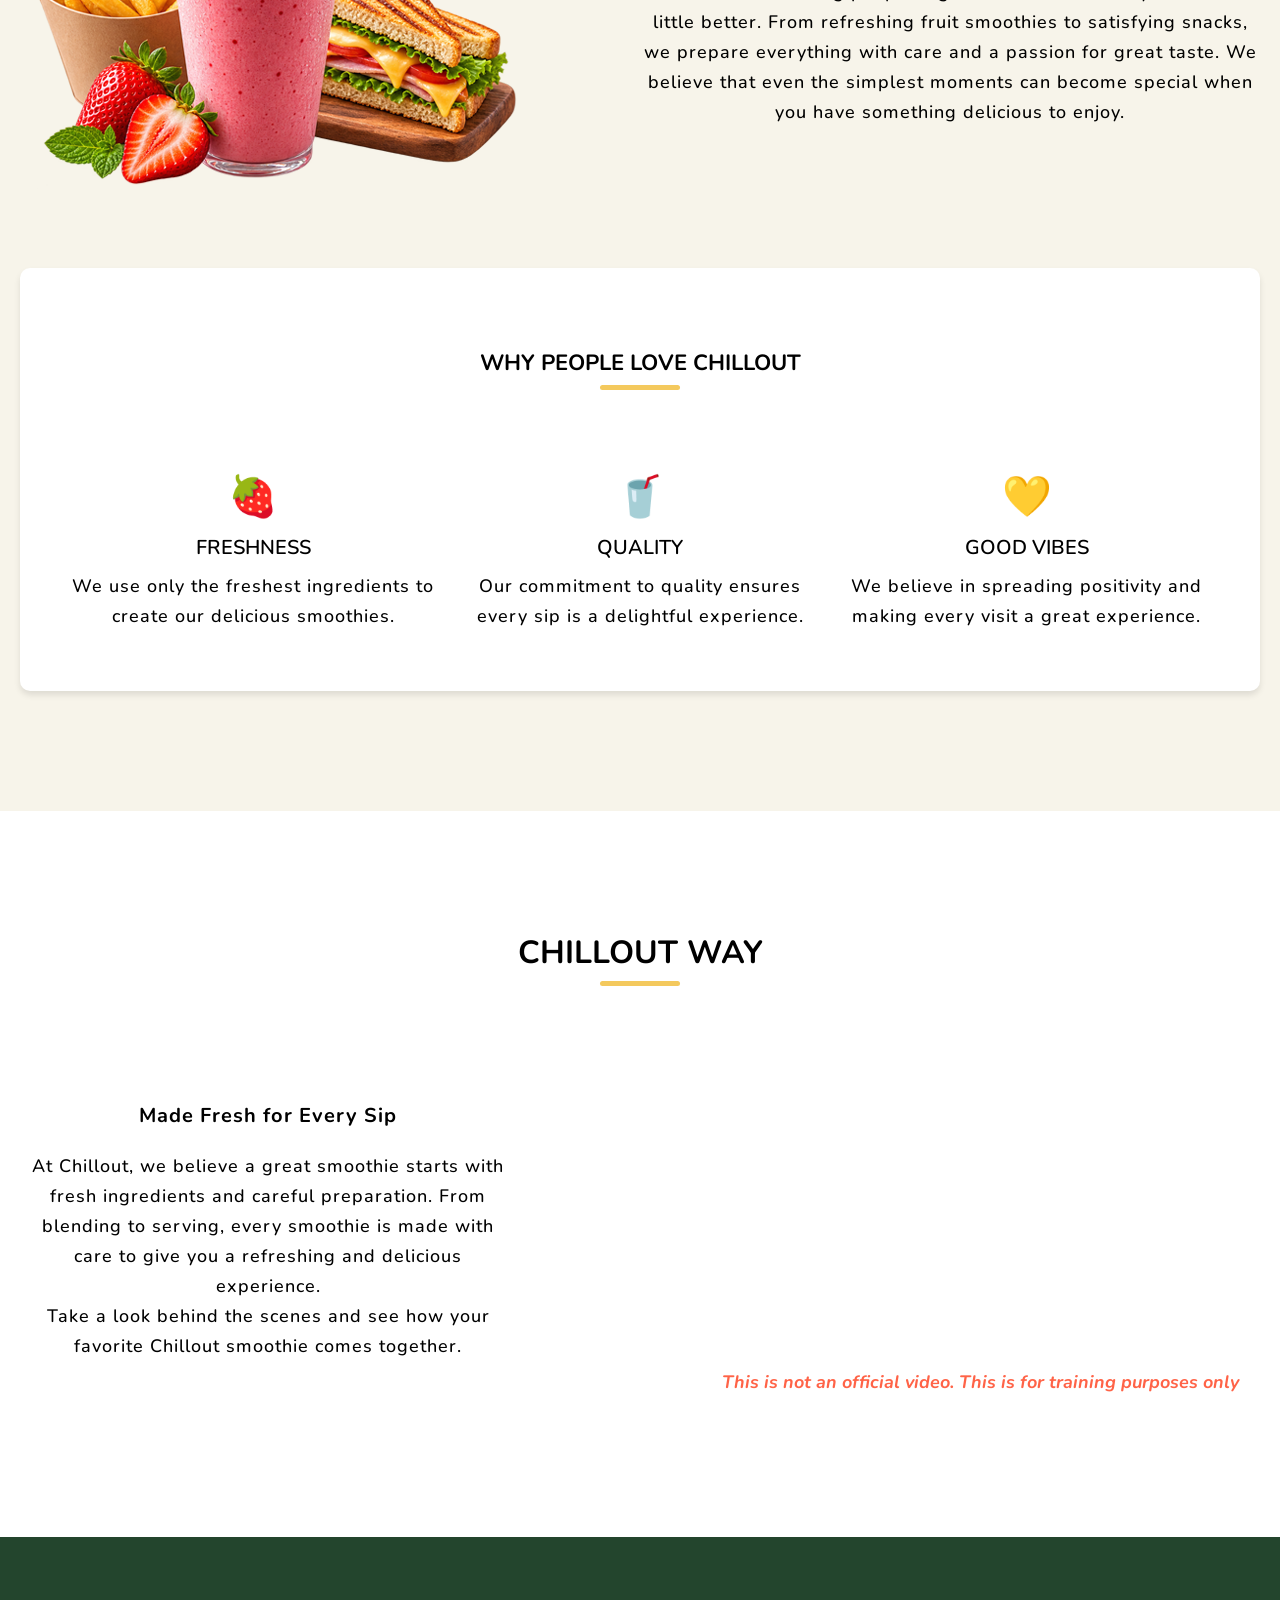
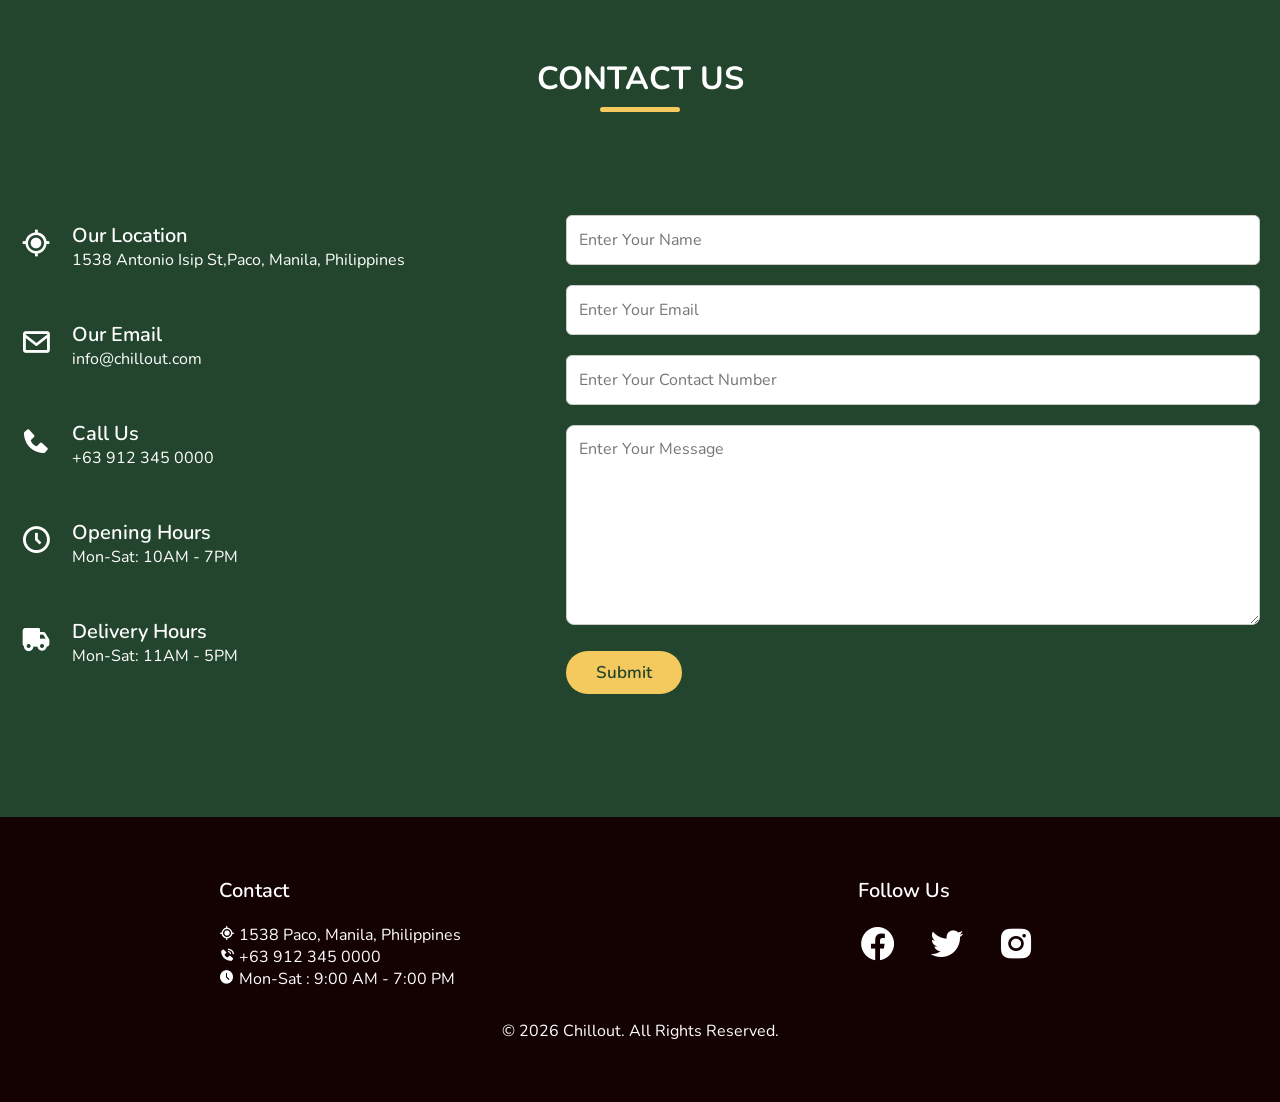
==== commit d30a266f: "Fix HTML formatting and structure" ====
--- a/index.html
+++ b/index.html
@@ -240,24 +240,7 @@
             </p>
           </div>
           <div class="chillout_way_video">
-            <iframe
-              width="560"
-              height="315"
-              src="https://www.youtube.com/embed/9QBVaQdCrZA?si=ZRt4VwB9XNDJXm79"
-              title="YouTube video player"
-              frameborder="0"
-              allow="
-                accelerometer;
-                autoplay;
-                clipboard-write;
-                encrypted-media;
-                gyroscope;
-                picture-in-picture;
-                web-share;
-              "
-              referrerpolicy="strict-origin-when-cross-origin"
-              allowfullscreen
-            ></iframe>
+            <iframe width="560" height="315" src="https://www.youtube.com/embed/yFhu3dm0224?si=Itj-JsCUTHTsBK37" title="YouTube video player" frameborder="0" allow="accelerometer; autoplay; clipboard-write; encrypted-media; gyroscope; picture-in-picture; web-share" referrerpolicy="strict-origin-when-cross-origin" allowfullscreen></iframe>
             <h4>
               This is not an official video. This is for training purposes only
             </h4>
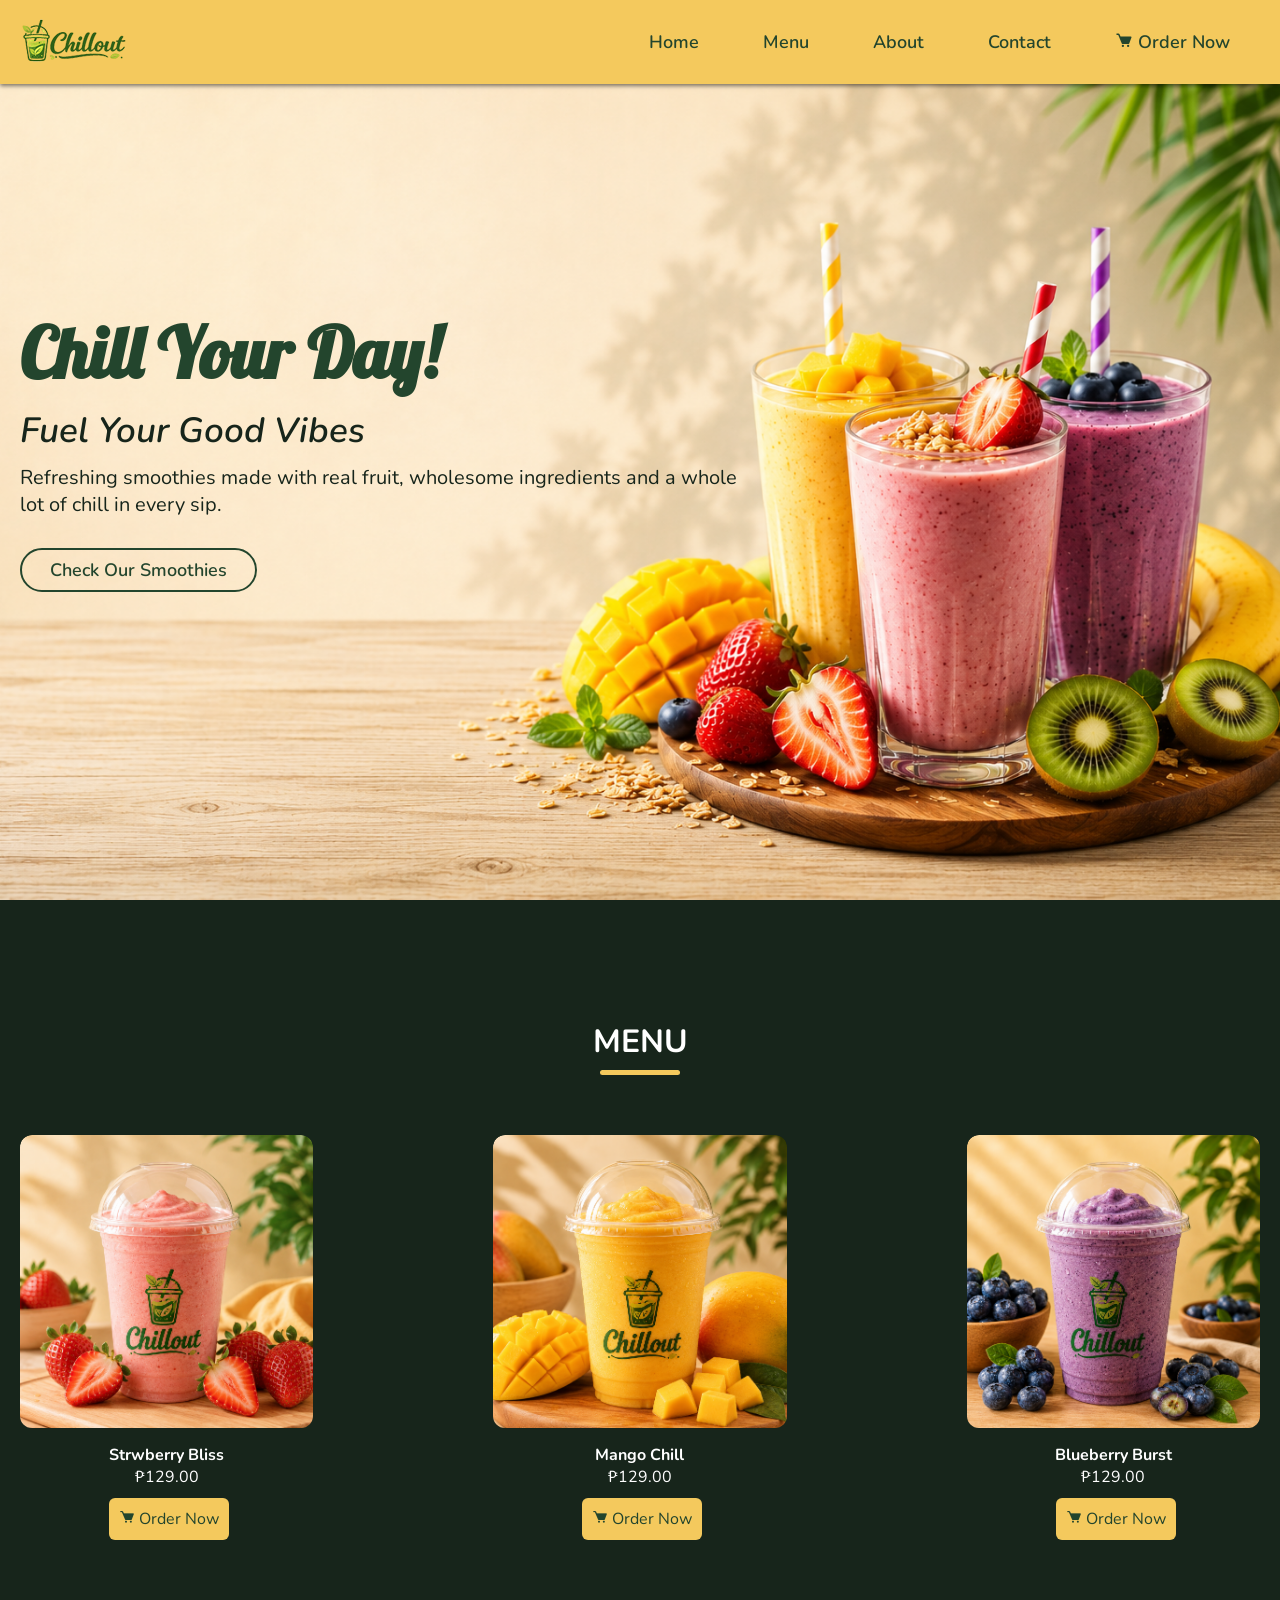
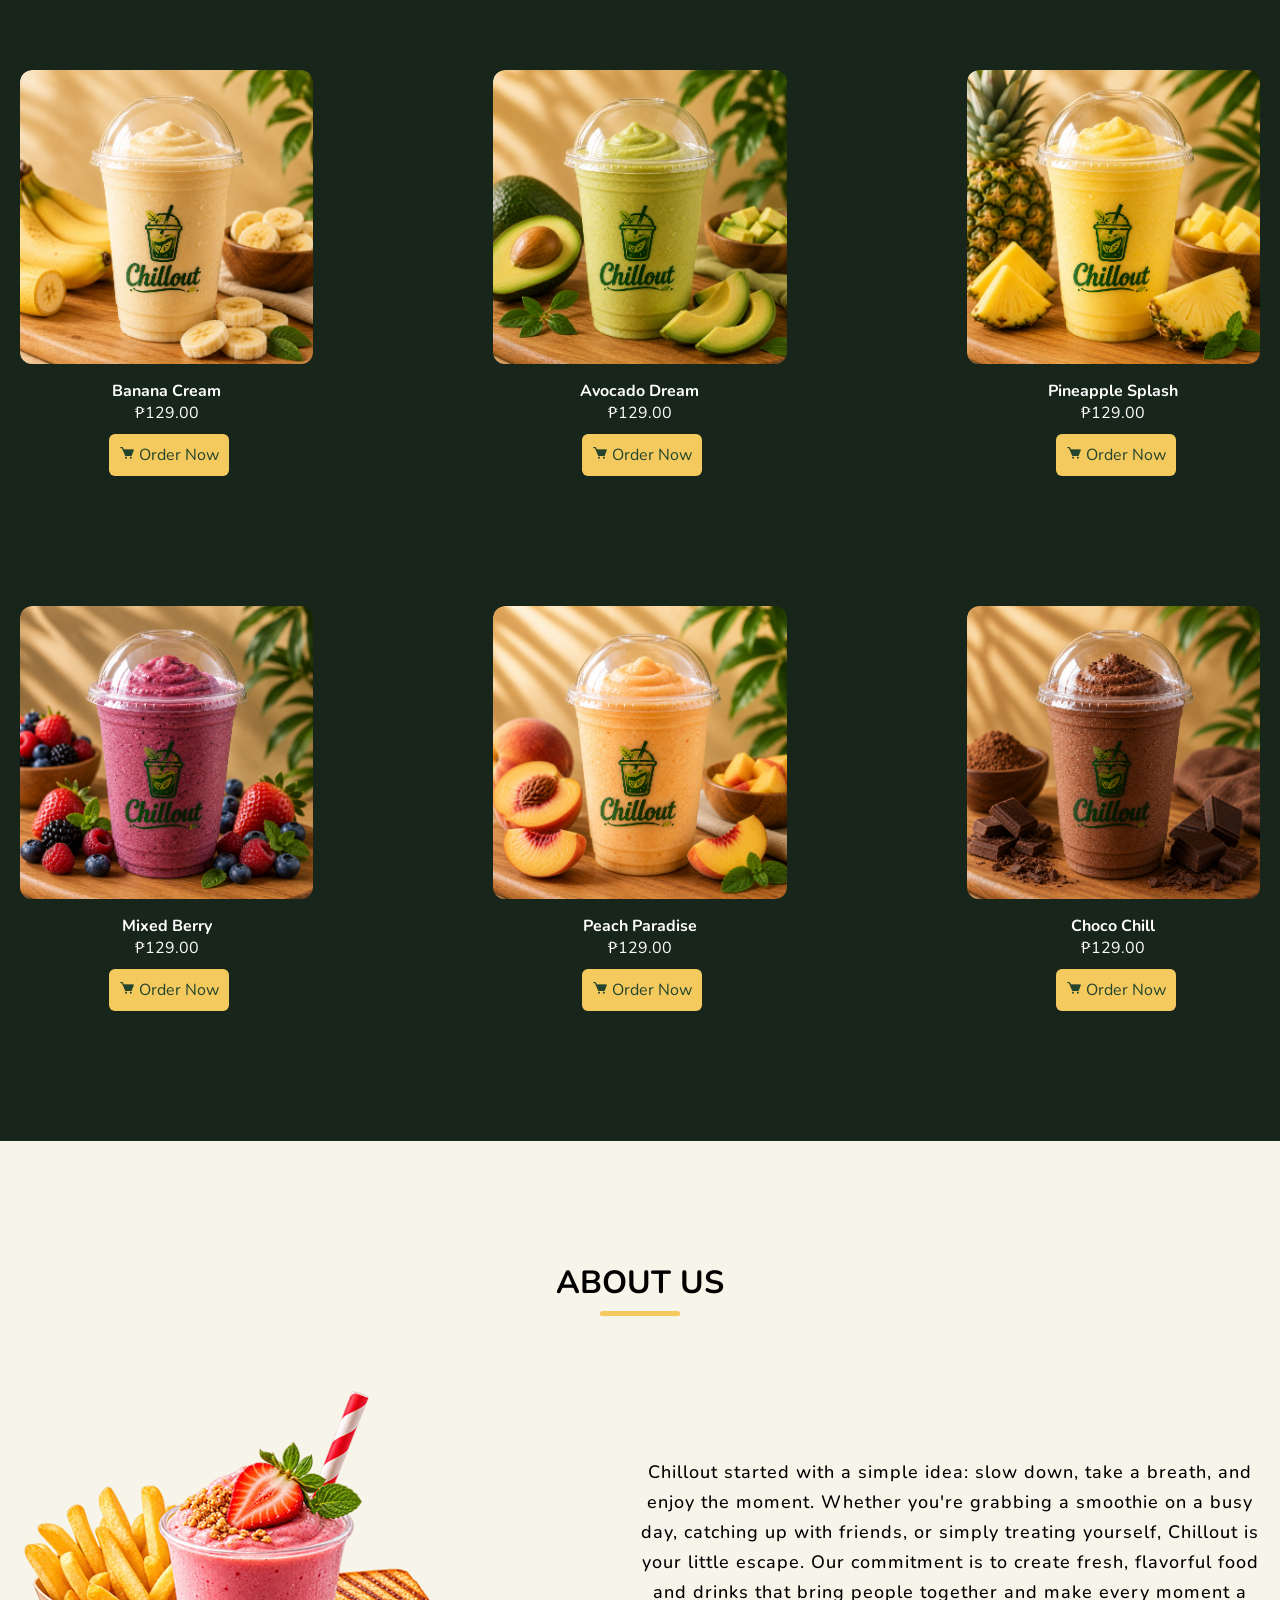
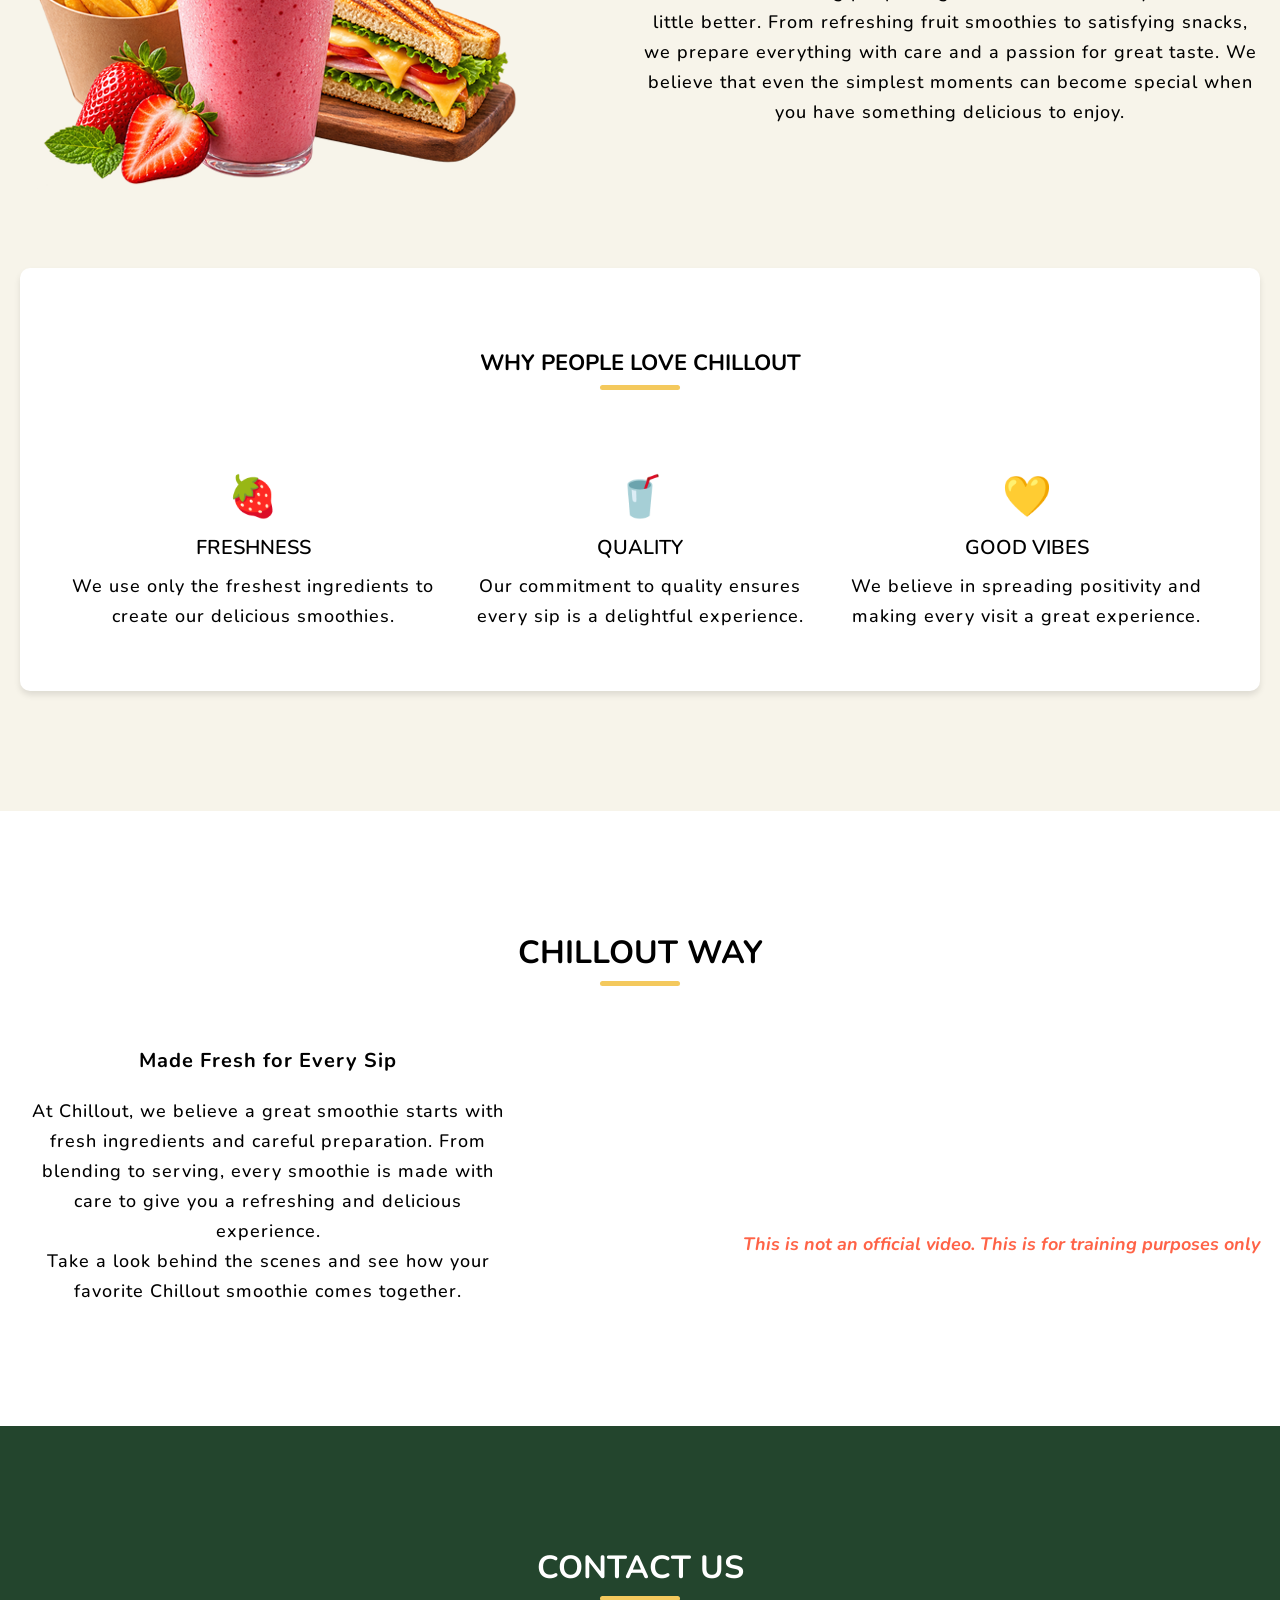
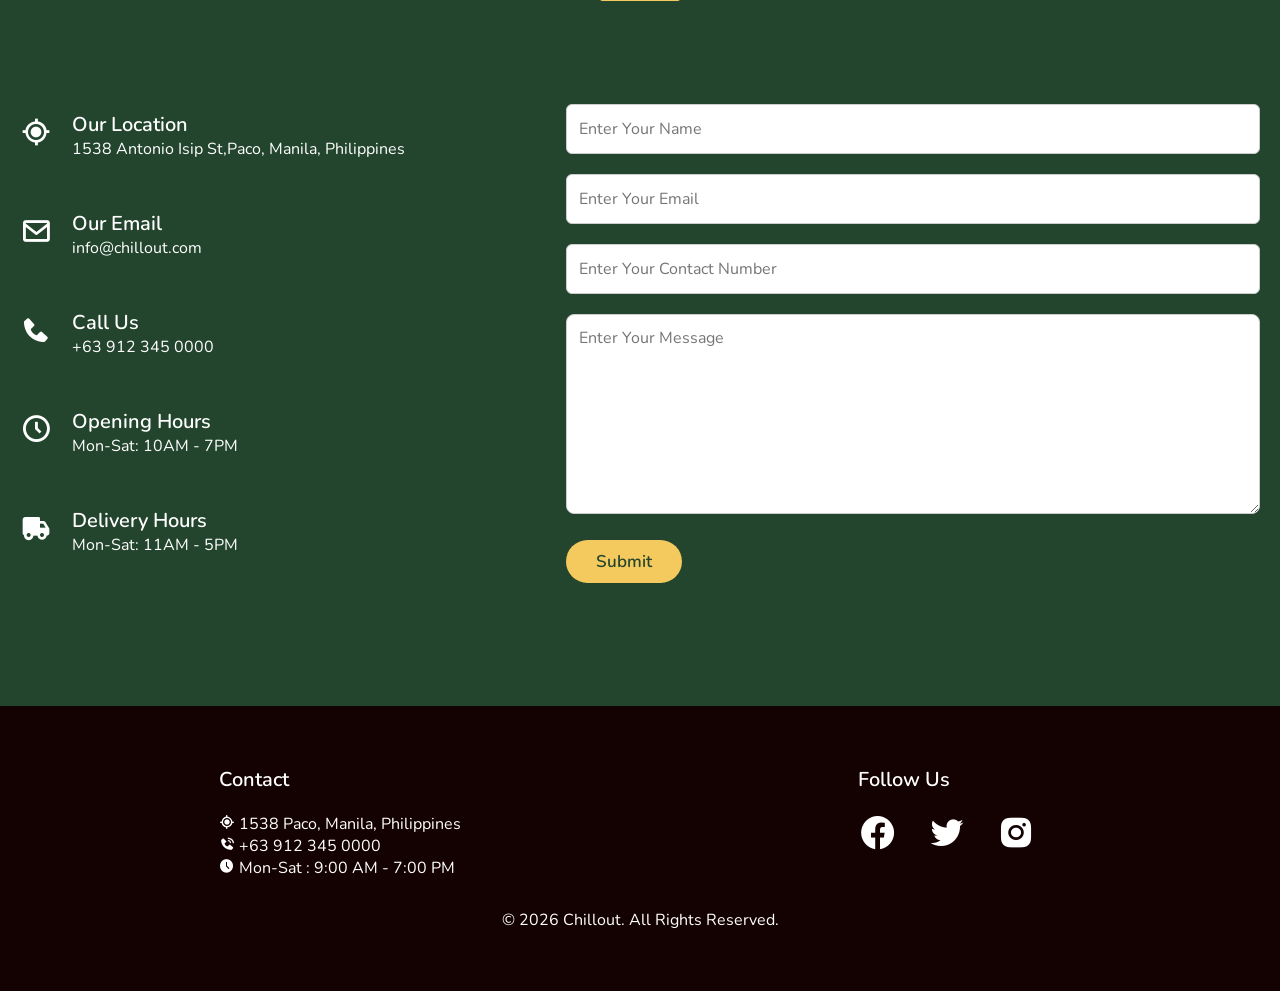
==== commit 665f91a2: "Fix HTML encoding issues in index.html" ====
--- a/index.html
+++ b/index.html
@@ -240,7 +240,7 @@
             </p>
           </div>
           <div class="chillout_way_video">
-            <iframe width="560" height="315" src="https://www.youtube.com/embed/yFhu3dm0224?si=Itj-JsCUTHTsBK37" title="YouTube video player" frameborder="0" allow="accelerometer; autoplay; clipboard-write; encrypted-media; gyroscope; picture-in-picture; web-share" referrerpolicy="strict-origin-when-cross-origin" allowfullscreen></iframe>
+            <iframe  src="https://www.youtube.com/embed/yFhu3dm0224?si=Itj-JsCUTHTsBK37" title="YouTube video player" frameborder="0" allow="accelerometer; autoplay; clipboard-write; encrypted-media; gyroscope; picture-in-picture; web-share" referrerpolicy="strict-origin-when-cross-origin" allowfullscreen></iframe>
             <h4>
               This is not an official video. This is for training purposes only
             </h4>
--- a/styles.css
+++ b/styles.css
@@ -278,7 +278,6 @@
     padding: 10px 0;
 }
 
-
 .quantity_control .cartBtn {
     background-color: var(--secondary-color);
     color: var(--primary-color);
@@ -289,6 +288,10 @@
     margin-left: 5px;
     font-size: 16px;
     transition: background-color 0.3s ease;
+}
+
+.quantity_control .cartBtn a {
+    color: var(--primary-color);
 }
 
 .quantity_control .cartBtn:hover {
@@ -771,4 +774,4 @@
 
     }
 
-}+}
